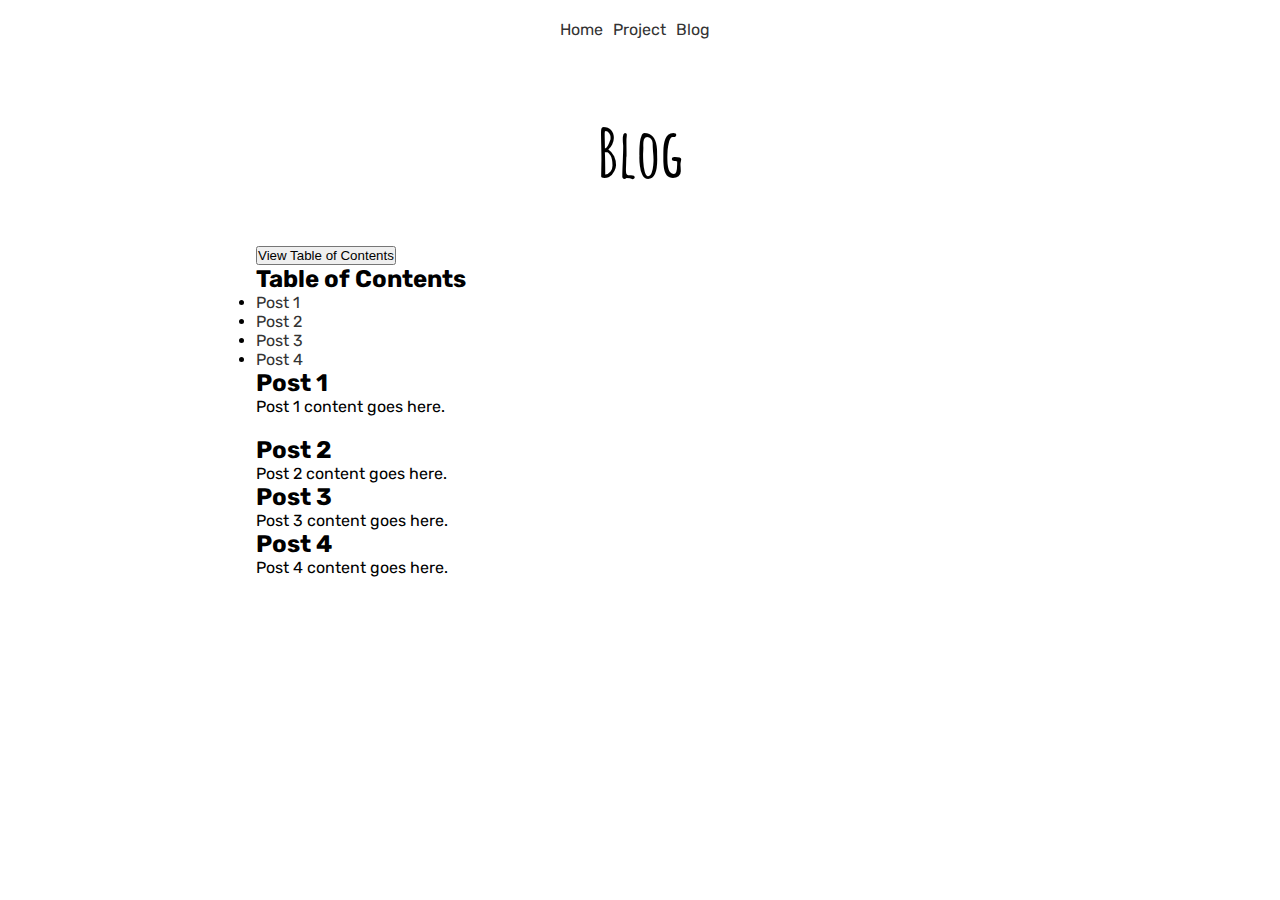
==== blog.html @ 42275d5a "Information added" ====
<!DOCTYPE html>
<html lang="eng">
<head>
  <meta charset="UTF-8">
  <meta name="viewport" content="width=device-width, initial-scale=1.0">
  <title>Blog</title>
  <link rel="stylesheet" href="styles.css">
  <link rel="preconnect" href="https://fonts.googleapis.com">
  <link rel="preconnect" href="https://fonts.gstatic.com" crossorigin>
  <link href="https://fonts.googleapis.com/css2?family=Rubik&display=swap" rel="stylesheet">
  <link href="https://fonts.googleapis.com/css2?family=Amatic+SC&family=Rubik&display=swap" rel="stylesheet">
  <link href="https://fonts.google.com/specimen/Mohave?subset=latin&noto.script=Latn" rel="stylesheet">
</head>
<body>
  <header>
    <nav>
      <ul>
        <li><a href="index.html">Home</a></li>
        <li><a href="#project">Project</a></li>
        <li><a href="#blog">Blog</a></li>
      </ul>
    </nav>
  </header>
  <main>
    <h1>Blog</h1>
    <button onclick="window.location.href='#table-of-contents'">View Table of Contents</button>
    <section id="table-of-contents">
      <h2>Table of Contents</h2>
      <ul>
        <li><a href="#post1">Post 1</a></li>
        <li><a href="#post2">Post 2</a></li>
        <li><a href="#post3">Post 3</a></li>
        <li><a href="#post4">Post 4</a></li>
      </ul>
    </section>
    <section id="post1">
      <h2>Post 1</h2>
      <p>
        Post 1 content goes here.
      </p>
    </section>
    <section id="post2">
      <h2>Post 2</h2>
      <p>
        Post 2 content goes here.
      </p>
    </section>
    <section id="post3">
      <h2>Post 3</h2>
      <p>
        Post 3 content goes here.
      </p>
    </section>
    <section id="post4">
      <h2>Post 4</h2>
      <p>
        Post 4 content goes here.
      </p>
    </section>
  </main>
  <script src="scripts.js"></script>
</body>
</html>
---- styles.css ----
* {
  box-sizing: border-box;
  margin: 0;
  padding: 0;
}

body {
  font-family: 'Rubik', sans-serif;
  text-align:justify
}

header {
  padding: 20px;
}

nav {
  text-align: center;
}

nav ul {
  display: inline-flex;
  list-style-type: none;
}

nav li {
  margin-right: 10px;
}

nav a {
  text-decoration: none;
  color: #333;
}

h1 { 
  text-align: center;
  margin-top: 50px;
  margin-bottom: 50px;
  font-size: 68px;
  font-family: 'Amatic SC', cursive;
}

h3 {
  margin-top: 50px;
  font-size: 24px;
  margin-bottom: 10px;
  line-height: 160%;
}

main {
  margin: 0 20%;
}

.collapsible {
  cursor: pointer;
  display: block;
  background-color: #ffffff;
  padding: 0px 0px;
  width: 100%;
  border: none;
  text-align: left;
  outline: none;
  font-size: 16px;
  margin-top: 4px;
  font-weight:bold;
  
}

.collapsible:after {
  content: '\002B';
  color: #000000;
  font-weight: bold;
  float: right;
  margin-right: 12px;
}

.collapsible:hover {
  color: #ffdc72;
}

.collapsible.active:after {
  content: "\2212";
}

.collapsible-content {
  padding: 0px 0px;
  max-height: 0;
  text-align:justify;
  overflow: hidden;
  transition: max-height 0.2s ease-out;
  background-color: #ffffff;
  color:#616161;
  font-weight:30;
  font-size: 14px;
  margin-top: 4px;
  margin-bottom: 12px;
}



p.exp-period { 
  font-size: 12px;
  color: gray
}

.collapsible-content img {
  width: 100%;
  height: auto;
}

.row {
  display: flex;
  overflow-x: auto;
  white-space: nowrap;
}

.column {
  flex: 50%;
  padding-right: 20px;
  text-align:left;
  flex: 0 0 36%; /* 박스의 너비를 고정하기 위해 flex-basis 값을 설정해줍니다. */
  
}

.column ul {
  list-style-type: none;
}

.column li {
  margin-bottom: 10px;
}

a {
  color: #333;
  text-decoration: none;
}

a:hover {
  color: #555;
  text-decoration: underline;
}

.post-box {
  background-color: rgba(255, 255, 255, 0.7);
  padding: 15px;
  box-shadow: 0px 4px 6px rgba(0, 0, 0, 0.1);
  margin-bottom: 10px;
  border-radius: 8px;
  display: inline-block;
  white-space: normal;
  transition: transform 0.3s ease;

}
.post-box:hover {
  transform: translateY(-10px);
}

h4.box-title {
  color: grey;
  font-family: Mohave, regular;
  font-size: 12px;
  margin-bottom: 4px;
}

.scroll-row {
  display: flex;
  overflow-x: auto;
  gap: 20px;
  width: 100%;
  scrollbar-width: thin;
}

.collapsible-date {
  display: block;
  color: #888;
  font-size: 14px;
  margin-top: 0px;
}


body {
  /* 기존 스타일 코드들은 그대로 유지하고 아래 한 줄을 추가하세요 */
  padding-bottom: 50px; /* 원하는 여유 공간 크기로 조절하세요 */
}


/*blog*/

#post1 {
  margin-bottom: 20px;
}
.toc-toggle:before {
  content: "+";
  display: block;
  font-size: 1.5rem;
  text-align: center;
  border: 2px solid black;
  border-radius: 50%;
  width: 1.5rem;
  height: 1.5rem;
  margin: 0 auto;
}
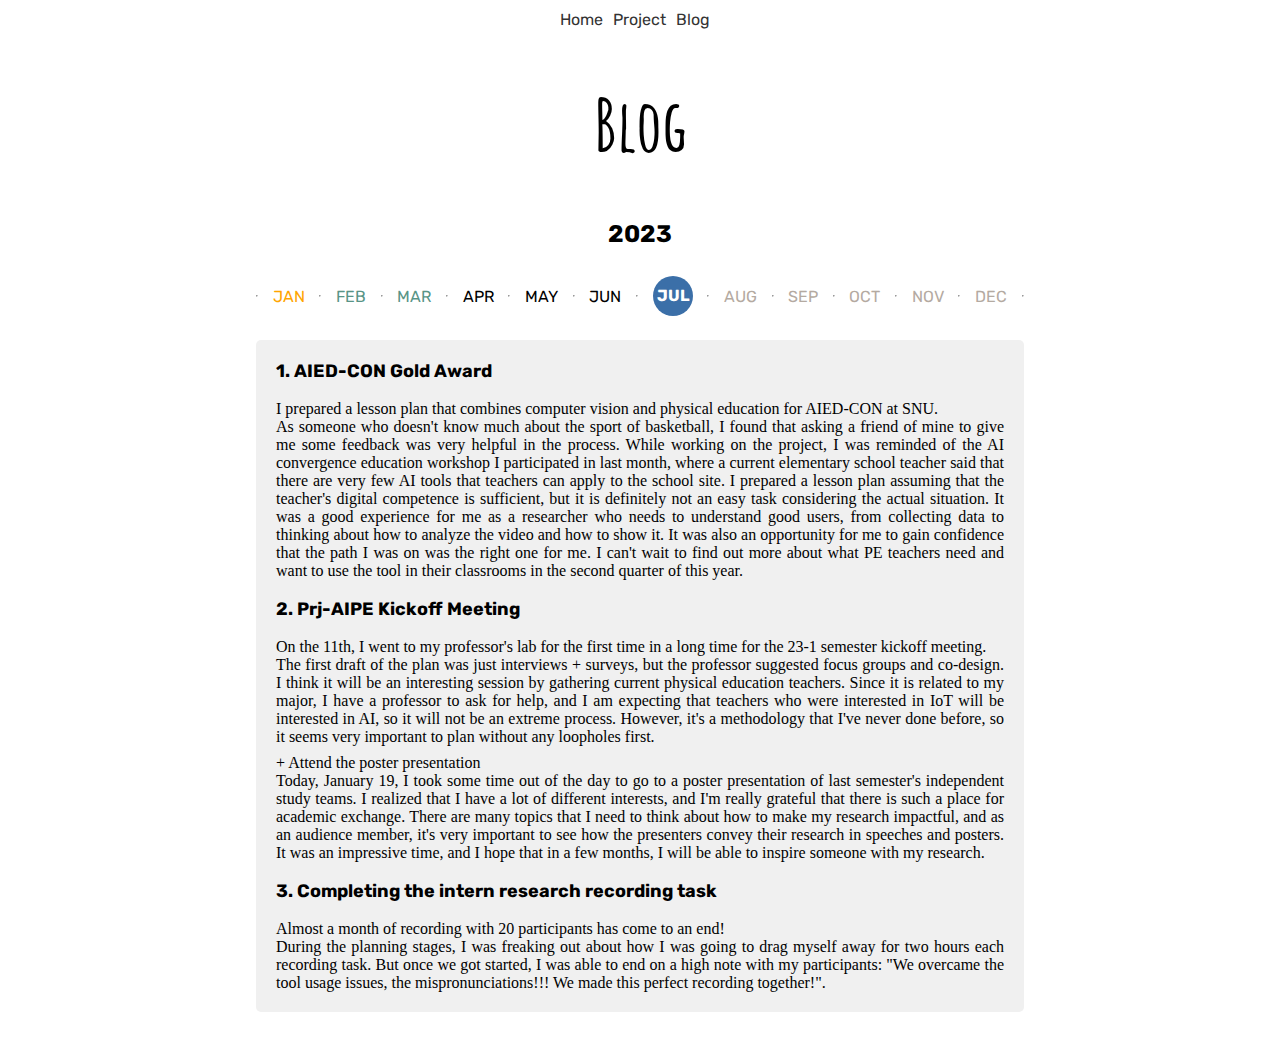
==== commit 194d3570: "modify the projects section and blog main page" ====
--- a/blog.html
+++ b/blog.html
@@ -10,6 +10,45 @@
   <link href="https://fonts.googleapis.com/css2?family=Rubik&display=swap" rel="stylesheet">
   <link href="https://fonts.googleapis.com/css2?family=Amatic+SC&family=Rubik&display=swap" rel="stylesheet">
   <link href="https://fonts.google.com/specimen/Mohave?subset=latin&noto.script=Latn" rel="stylesheet">
+  <link href="https://fonts.google.com/specimen/Zen+Kaku+Gothic+New?category=Serif,Sans+Serif&subset=latin&noto.script=Latn" rel="stylesheet">
+  <style>
+    .months-container {
+      display: flex;
+      justify-content: space-between;
+      align-items: center;
+      width: 100%;
+    }
+  
+    .highlight-month {
+      color: #ffffff;
+      font-weight: bold;
+    }
+  
+    .future-month {
+      color: #b4aaa1;
+    }
+  
+    .content-available {
+      color: rgb(88, 148, 134);
+    }
+
+    .month-content { 
+      display: none;
+      margin-top: 24px;
+      margin-left: 0%;
+      margin-right: 0%;
+      background-color: #f0f0f0; /* 회색으로 배경색 설정 */
+      padding: 20px; /* 내용 주변에 여백 추가 */
+      border-radius: 5px; /* 모서리를 둥글게 처리 */
+    }
+    .selected-month {
+      color: orange; /* 주황색으로 텍스트 색 설정 */
+      transition: color 0.3s ease-in-out; /* 텍스트 색상 변경 애니메이션 추가 */
+    }
+  </style>
+  
+  
+
 </head>
 <body>
   <header>
@@ -23,41 +62,136 @@
   </header>
   <main>
     <h1>Blog</h1>
-    <button onclick="window.location.href='#table-of-contents'">View Table of Contents</button>
-    <section id="table-of-contents">
-      <h2>Table of Contents</h2>
-      <ul>
-        <li><a href="#post1">Post 1</a></li>
-        <li><a href="#post2">Post 2</a></li>
-        <li><a href="#post3">Post 3</a></li>
-        <li><a href="#post4">Post 4</a></li>
-      </ul>
-    </section>
-    <section id="post1">
-      <h2>Post 1</h2>
-      <p>
-        Post 1 content goes here.
+    <div class="ellipse-container">
+      <div class="ellipse">
+        <div class="post-title">
+          <h2 style="margin-bottom: 28px; text-align: center;">2023</h2>
+        </div>
+      </div>
+    </div>
+    <div class="months-container">
+      <hr>
+      <span id="month-1">JAN</span>
+      <hr>
+      <span id="month-2">FEB</span>
+      <hr>
+      <span id="month-3">MAR</span>
+      <hr>
+      <span id="month-4">APR</span>
+      <hr>
+      <span id="month-5">MAY</span>
+      <hr>
+      <span id="month-6">JUN</span>
+      <hr>
+      <span id="month-7">JUL</span>
+      <hr>
+      <span id="month-8">AUG</span>
+      <hr>
+      <span id="month-9">SEP</span>
+      <hr>
+      <span id="month-10">OCT</span>
+      <hr>
+      <span id="month-11">NOV</span>
+      <hr>
+      <span id="month-12">DEC</span>
+      <hr>
+    </div>
+    <div id="content-1" class="month-content" style="display:none;">
+      <p style="margin-bottom: 18px; font-weight: bolder; font-size: 18px;">1. AIED-CON Gold Award</p>
+      <p style="font-family: 'Kaku';">I prepared a lesson plan that combines computer vision and physical education for AIED-CON at SNU.
+      <br>As someone who doesn't know much about the sport of basketball, I found that asking a friend of mine to give me some feedback was very helpful in the process. 
+      While working on the project, I was reminded of the AI convergence education workshop I participated in last month, where a current elementary school teacher said that there are very few AI tools that teachers can apply to the school site. I prepared a lesson plan assuming that the teacher's digital competence is sufficient, but it is definitely not an easy task considering the actual situation. It was a good experience for me as a researcher who needs to understand good users, from collecting data to thinking about how to analyze the video and how to show it. It was also an opportunity for me to gain confidence that the path I was on was the right one for me.
+      I can't wait to find out more about what PE teachers need and want to use the tool in their classrooms in the second quarter of this year. </p>
+        
+      <p style="margin-bottom: 18px; margin-top: 18px; font-weight: bolder; font-size: 18px;"> 2. Prj-AIPE Kickoff Meeting </p>
+      <p style="font-family: 'Kaku';">On the 11th, I went to my professor's lab for the first time in a long time for the 23-1 semester kickoff meeting.
+      <br>The first draft of the plan was just interviews + surveys, but the professor suggested focus groups and co-design. I think it will be an interesting session by gathering current physical education teachers. Since it is related to my major, I have a professor to ask for help, and I am expecting that teachers who were interested in IoT will be interested in AI, so it will not be an extreme process. However, it's a methodology that I've never done before, so it seems very important to plan without any loopholes first. 
       </p>
-    </section>
-    <section id="post2">
-      <h2>Post 2</h2>
-      <p>
-        Post 2 content goes here.
+      <p style="font-family: 'Kaku'; margin-top: 8px;">+ Attend the poster presentation<br>Today, January 19, I took some time out of the day to go to a poster presentation of last semester's independent study teams. I realized that I have a lot of different interests, and I'm really grateful that there is such a place for academic exchange. There are many topics that I need to think about how to make my research impactful, and as an audience member, it's very important to see how the presenters convey their research in speeches and posters. It was an impressive time, and I hope that in a few months, I will be able to inspire someone with my research.    
+      </p>  
+
+      <p style="margin-bottom: 18px; margin-top: 18px;  font-weight: bolder; font-size: 18px;">  3. Completing the intern research recording task</p>
+      <p style="font-family: 'Kaku';">Almost a month of recording with 20 participants has come to an end!
+      <br>During the planning stages, I was freaking out about how I was going to drag myself away for two hours each recording task. But once we got started, I was able to end on a high note with my participants: "We overcame the tool usage issues, the mispronunciations!!! We made this perfect recording together!". 
       </p>
-    </section>
-    <section id="post3">
-      <h2>Post 3</h2>
-      <p>
-        Post 3 content goes here.
-      </p>
-    </section>
-    <section id="post4">
-      <h2>Post 4</h2>
-      <p>
-        Post 4 content goes here.
-      </p>
-    </section>
-  </main>
-  <script src="scripts.js"></script>
-</body>
-</html>
+    </div>
+    
+    <div id="content-2" class="month-content" style="display:none;">
+      <p>2월에는 사랑과 우정을 기리는 발렌타인데이가 있습니다. 이 달에는 이벤트 기획, 선물 추천, 그리고 친구와 가족에게 보내는 감사한 마음을 표현하는 방법들에 대해 알아보았습니다.</p>
+    </div>
+    <div id="content-3" class="month-content" style="display:none;">
+      <p>3월에는 봄이 시작되어 따뜻한 날씨가 찾아옵니다. 이번 달에는 봄철 건강 관리, 야외 활동 추천, 그리고 봄철에 즐길 수 있는 다양한 문화 행사들을 소개하였습니다.</p>
+    </div>
+    </main>
+    <script>
+      showContent(1);
+
+      // 1월의 월 요소에 'selected-month' 클래스를 추가
+      const janElement = document.getElementById('month-1');
+      if (janElement) {
+        janElement.classList.add('selected-month');
+      }
+
+
+      
+      const currentMonth = new Date().getMonth() + 1;
+
+      function hideAllContent() {
+        for (let i = 1; i <= 12; i++) {
+          const contentElement = document.getElementById(`content-${i}`);
+          if (contentElement) {
+            contentElement.style.display = 'none';
+          }
+        }
+      }
+
+      function showContent(month) {
+        hideAllContent();
+        const contentElement = document.getElementById(`content-${month}`);
+        if (contentElement) {
+          contentElement.style.display = 'block';
+        }
+
+        // 선택된 월에 클래스를 추가하고 이전 선택된 월에서 클래스를 제거
+        const prevSelectedMonth = document.querySelector('.selected-month');
+        if (prevSelectedMonth) {
+          prevSelectedMonth.classList.remove('selected-month');
+        }
+        const monthElement = document.getElementById(`month-${month}`);
+        if (monthElement) {
+          monthElement.classList.add('selected-month');
+        }
+      }
+
+      const availableContent = [1, 2, 3];
+
+      for (let i = 1; i <= 12; i++) {
+        const monthElement = document.getElementById(`month-${i}`);
+
+        if (monthElement) {
+          if (i === currentMonth) {
+            monthElement.classList.add('highlight-month');
+          } else if (i > currentMonth) {
+            monthElement.classList.add('future-month');
+          }
+
+          if (availableContent.includes(i)) {
+            monthElement.classList.add('content-available');
+            monthElement.addEventListener('click', (event) => {
+              event.stopPropagation();
+              showContent(i);
+            });
+          }
+        }
+      }
+
+      document.body.addEventListener('click', () => {
+        hideAllContent();
+      });
+
+    </script>
+
+    
+  </body>
+  </html>
+  
--- a/styles.css
+++ b/styles.css
@@ -10,7 +10,8 @@
 }
 
 header {
-  padding: 20px;
+  padding: 0px;
+  margin-top: 10px;
 }
 
 nav {
@@ -35,7 +36,7 @@
   text-align: center;
   margin-top: 50px;
   margin-bottom: 50px;
-  font-size: 68px;
+  font-size: 72px;
   font-family: 'Amatic SC', cursive;
 }
 
@@ -74,7 +75,7 @@
 }
 
 .collapsible:hover {
-  color: #ffdc72;
+  color: rgb(251, 158, 57);
 }
 
 .collapsible.active:after {
@@ -114,11 +115,13 @@
 }
 
 .column {
-  flex: 50%;
-  padding-right: 20px;
-  text-align:left;
-  flex: 0 0 36%; /* 박스의 너비를 고정하기 위해 flex-basis 값을 설정해줍니다. */
+  flex: 1;
+  max-width: 400px;
   
+  padding: 16px;
+  min-width: calc(100% / 4); /* 최소 너비를 페이지 너비의 1/4로 설정합니다. */
+  margin-bottom: -8px;
+  margin-right: 0px; /* 카드들 사이의 수직 간격을 추가합니다. */
 }
 
 .column ul {
@@ -130,26 +133,29 @@
 }
 
 a {
-  color: #333;
   text-decoration: none;
+  color: rgb(88, 148, 134);
+  transition: color 0.5s; /* 컬러 변화에 0.3초간의 transition 효과 적용 */
 }
 
 a:hover {
-  color: #555;
-  text-decoration: underline;
-}
+  color: rgb(251, 158, 57);
+}
+
 
 .post-box {
-  background-color: rgba(255, 255, 255, 0.7);
-  padding: 15px;
-  box-shadow: 0px 4px 6px rgba(0, 0, 0, 0.1);
+  /*background-color: rgba(255, 255, 255, 0.7);*/
+  padding: 0px;
+  /*box-shadow: 0px 4px 6px rgba(0, 0, 0, 0.1);*/
   margin-bottom: 10px;
   border-radius: 8px;
   display: inline-block;
   white-space: normal;
   transition: transform 0.3s ease;
-
-}
+  text-align: left;
+  height: 100%;
+}
+
 .post-box:hover {
   transform: translateY(-10px);
 }
@@ -161,12 +167,12 @@
   margin-bottom: 4px;
 }
 
+
 .scroll-row {
   display: flex;
-  overflow-x: auto;
-  gap: 20px;
-  width: 100%;
-  scrollbar-width: thin;
+  flex-wrap: wrap; /* 여러 줄에 걸쳐서 나타나도록 설정합니다. */
+  justify-content: center;
+  overflow-x: hidden;
 }
 
 .collapsible-date {
@@ -183,19 +189,243 @@
 }
 
 
+
 /*blog*/
-
-#post1 {
-  margin-bottom: 20px;
-}
-.toc-toggle:before {
-  content: "+";
+/* 포스트 페이지 */
+.post {
+  max-width: 800px;
+  margin: 0 auto;
+  padding: 50px;
+}
+
+.post img {
+  width: 100%;
+  margin-bottom: 30px;
+}
+
+.post h1 {
+  font-size: 36px;
+  margin-bottom: 30px;
+}
+
+.post p {
+  font-size: 18px;
+  line-height: 1.6;
+  margin-bottom: 30px;
+}
+
+.post a {
+  color: #2196F3;
+}
+
+.post a:hover {
+  text-decoration: underline;
+}
+
+
+
+/* 블로그 페이지 */
+.blog {
+  max-width: 800px;
+  margin: 0 auto;
+  padding: 50px;
+}
+
+.blog .toc {
+  position: fixed;
+  top: 50px;
+  right: 50px;
+  width: 50px;
+  height: 50px;
+  background-color: #2196F3;
+  border-radius: 50%;
+  color: #fff;
+  text-align: center;
+  line-height: 50px;
+  cursor: pointer;
+}
+
+.blog .toc:hover {
+  background-color: #0c7cd5;
+}
+
+.blog .toc i {
+  font-size: 24px;
+}
+
+.blog .toc.active + .toc-content {
   display: block;
+}
+
+.blog .toc-content {
+  display: none;
+  position: fixed;
+  top: 110px;
+  right: 50px;
+  width: 200px;
+  padding: 20px;
+  background-color: #fff;
+ /* /*box-shadow: 0 0 10px rgba(0, 0, 0, 0.3); */
+  z-index: 1;
+}
+
+.blog .toc-content ul {
+  list-style: none;
+  padding: 0;
+  margin: 0;
+}
+
+.blog .toc-content a {
+  display: block;
+  font-size: 16px;
+  margin-bottom: 10px;
+  color: rgb(88, 148, 134);
+}
+
+.blog .toc-content a:hover {
+  text-decoration: underline;
+}
+
+/*#table-of-contents {
+  text-align: center;
+  margin-bottom: 12px;
+}*/
+
+
+/*
+.post-title {
+  position:absolute;
+  display: inline-block;
+  width: 200px; /* 타원의 가로 크기 */
+  height: 100px; /* 타원의 세로 크기 */
+  /*background-color: rgba(255, 255, 255, 0.5); 
+  text-align: center;
+}
+
+.post-title h2 {
+  position: absolute;
+  top: 50%;
+  left: 50%;
+  transform: translate(-50%, -50%);
+  margin: 0;
+  padding: 0;
+  font-size: 1.5rem; 
+  font-weight: bold;
+  color: #333; 
+}
+
+.ellipse {
+  background-color: rgba(242, 182, 182, 0.3);
+  padding: 10px;
+  border-radius: 50%;
+  display: inline-block;
+  margin: 10px;
+  width: 150px;
+  height: 150px;
+
+  border-radius: 50%;
+  justify-content: center;
+  align-items: center;
+  position: relative;
+  transform: translateX(-50%);
+  transition: background-color 0.5s ease-in-out;
+}
+
+.ellipse:hover {
+  background-color: rgb(155, 197, 255);
+}
+
+.ellipse:hover::before {
+  content: attr(data-tooltip);
+  position: absolute;
+  top: -40px;
+  left: 50%;
+  transform: translateX(-50%);
+  
+  color: #FFFFFF;
+  padding: 5px;
+  border-radius: 5px;
+  font-size: 14px;
+  opacity: 0;
+  transition: opacity 0.5s ease-in-out;
+  white-space: nowrap;
+}
+
+.ellipse:hover::before::after {
+  content: "";
+  position: absolute;
+  top: 100%;
+  left: 50%;
+  margin-left: -5px;
+  border-width: 5px;
+  border-style: solid;
+  border-color: #000000 transparent transparent transparent;
+}
+
+.ellipse:hover::before {
+  opacity: 1;
+}
+
+.ellipse h3 {
   font-size: 1.5rem;
-  text-align: center;
-  border: 2px solid black;
+  margin: 0;
+  text-align: center;
+}
+
+.tooltip {
+  visibility: hidden;
+  width: 120px;
+  background-color: #ffffff;
+  
+  color: #000000;
+  text-align: center;
+  padding: 5px 0;
+  border-radius: 6px;
+  position: absolute;
+  z-index: 1;
+  bottom: -80%;
+  left: 50%;
+  margin-left: -50%;
+  opacity: 0;
+  transition: opacity 0.3s;
+}
+
+.ellipse:hover .tooltip {
+  visibility: visible;
+  opacity: 1;
+}*/
+
+#post1 h1 {
+  position: absolute;
+  left: 50%;
+  transform: translateX(-50%);
+  margin-top: 10%;
+}
+
+
+
+.month {
+  width: calc(100% / 12);
+  text-align: center;
+  padding: 20px;
+  border-right: 1px solid black;
+  box-sizing: border-box;
+
+
+  display: flex;
+  flex-wrap: wrap;
+  justify-content: center;
+
+}
+
+.highlight-month {
+  background-color: #3b6fa8;
+  height: 40px;
+  width: 40px;
   border-radius: 50%;
-  width: 1.5rem;
-  height: 1.5rem;
-  margin: 0 auto;
-}
+  padding: 10px 4px;
+  color: #ffffff;
+  font-weight: bold;
+}
+
+
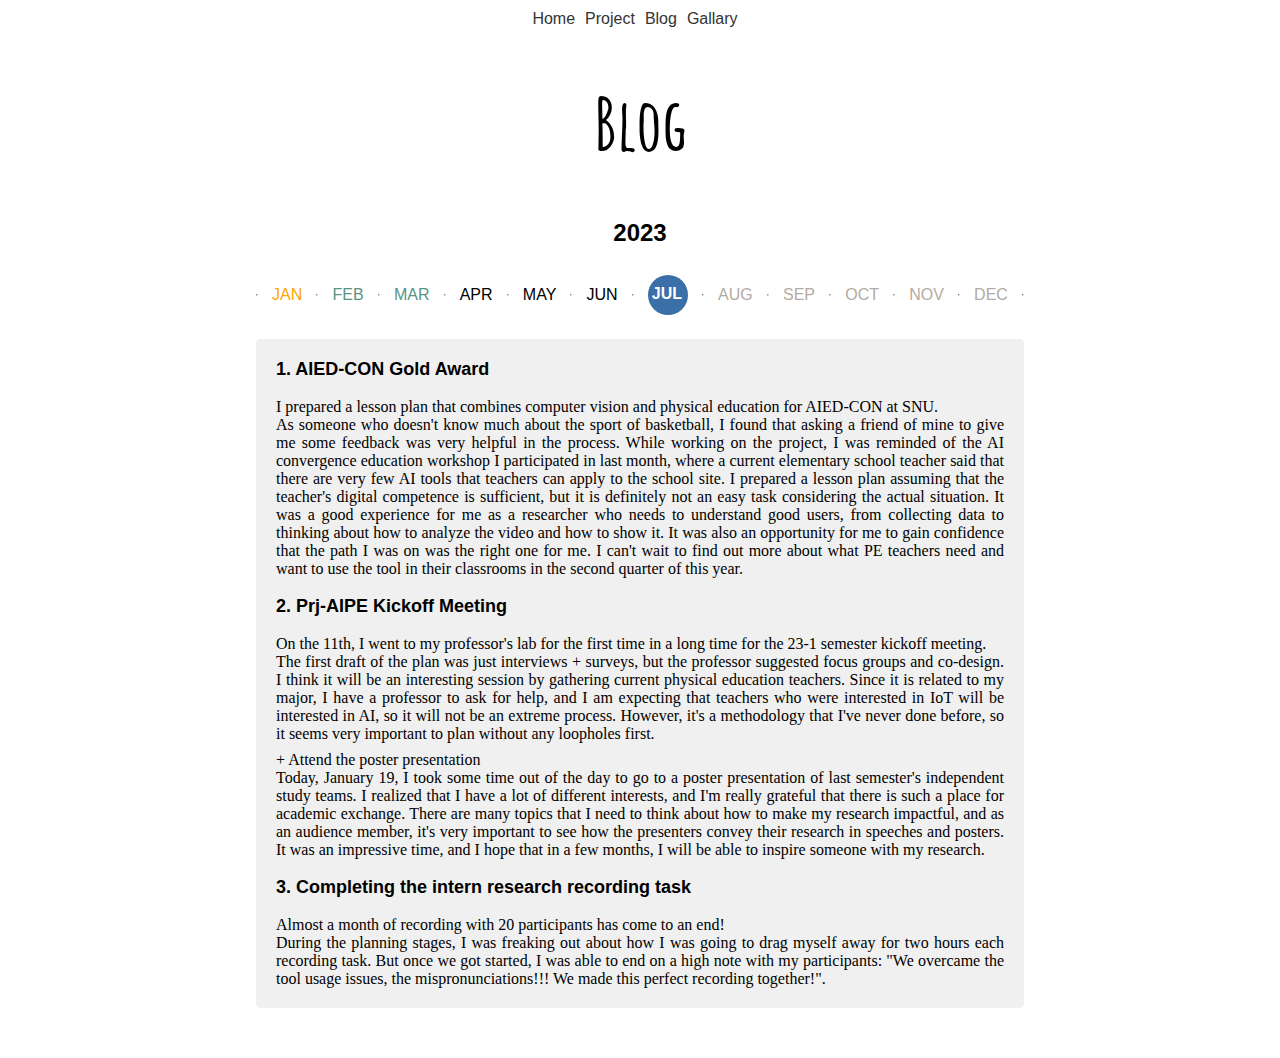
==== commit 7616e97e: "update" ====
--- a/blog.html
+++ b/blog.html
@@ -56,7 +56,8 @@
       <ul>
         <li><a href="index.html">Home</a></li>
         <li><a href="#project">Project</a></li>
-        <li><a href="#blog">Blog</a></li>
+        <li><a href="blog.html">Blog</a></li>
+        <li><a href="gallary.html">Gallary</a></li>
       </ul>
     </nav>
   </header>
--- a/styles.css
+++ b/styles.css
@@ -429,3 +429,93 @@
 }
 
 
+/*gallary*/
+* {
+  margin: 0;
+  padding: 0;
+  box-sizing: border-box;
+}
+
+body {
+  font-family: Arial, sans-serif;
+}
+
+.gallery {
+  display: grid;
+  grid-template-columns: repeat(4, 1fr);
+  gap: 10px 10px; /* 좌우 여백 10px, 상하 여백 10px */
+}
+
+
+.image-container {
+  position: relative;
+  display: flex;
+  flex-direction: column;
+  align-items: center;
+}
+
+
+.gallery img {
+  width: 100%;
+  min-width: 100px;
+  max-width: 500px;
+  min-height: 100px;
+  max-height: 500px;
+  object-fit: cover;
+  cursor: pointer;
+}
+
+.caption {
+  color: black;
+  padding: 5px 10px;
+  font-size: 14px;
+  width: 100%;
+  box-sizing: border-box;
+  overflow: hidden;
+  white-space: nowrap;
+  text-overflow: ellipsis;
+}
+
+
+
+
+.modal {
+  display: none;
+  position: fixed;
+  top: 0;
+  left: 0;
+  z-index: 999;
+  width: 100%;
+  height: 100%;
+  background-color: rgba(0, 0, 0, 0.9);
+  overflow: auto;
+}
+
+.modal-content {
+  position: relative;
+  margin: 10% auto;
+  padding: 20px;
+  width: 80%;
+  max-width: 1000px;
+}
+
+.modal-close {
+  position: absolute;
+  top: 10px;
+  right: 10px;
+  font-size: 30px;
+  color: white;
+  cursor: pointer;
+}
+
+.modal-img {
+  display: block;
+  max-width: 100%;
+  margin: 0 auto;
+}
+
+.modal-caption {
+  color: white;
+  margin-top: 10px;
+  text-align: center;
+}
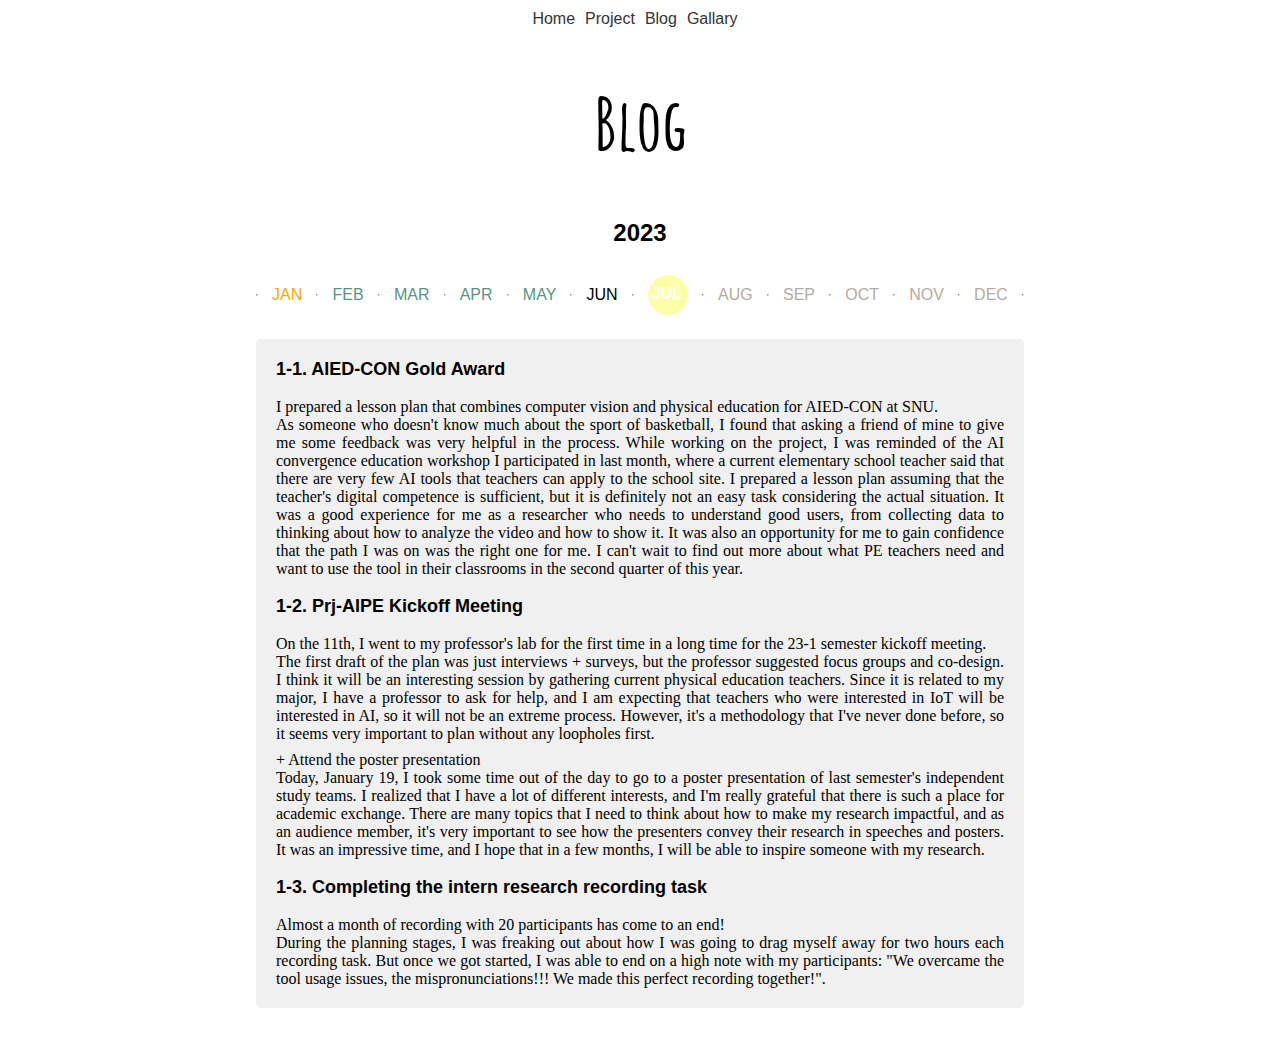
==== commit 9f02658d: "blog update" ====
--- a/blog.html
+++ b/blog.html
@@ -46,8 +46,6 @@
       transition: color 0.3s ease-in-out; /* 텍스트 색상 변경 애니메이션 추가 */
     }
   </style>
-  
-  
 
 </head>
 <body>
@@ -98,30 +96,54 @@
       <hr>
     </div>
     <div id="content-1" class="month-content" style="display:none;">
-      <p style="margin-bottom: 18px; font-weight: bolder; font-size: 18px;">1. AIED-CON Gold Award</p>
+      <p style="margin-bottom: 18px; font-weight: bolder; font-size: 18px;">1-1. AIED-CON Gold Award</p>
       <p style="font-family: 'Kaku';">I prepared a lesson plan that combines computer vision and physical education for AIED-CON at SNU.
       <br>As someone who doesn't know much about the sport of basketball, I found that asking a friend of mine to give me some feedback was very helpful in the process. 
       While working on the project, I was reminded of the AI convergence education workshop I participated in last month, where a current elementary school teacher said that there are very few AI tools that teachers can apply to the school site. I prepared a lesson plan assuming that the teacher's digital competence is sufficient, but it is definitely not an easy task considering the actual situation. It was a good experience for me as a researcher who needs to understand good users, from collecting data to thinking about how to analyze the video and how to show it. It was also an opportunity for me to gain confidence that the path I was on was the right one for me.
       I can't wait to find out more about what PE teachers need and want to use the tool in their classrooms in the second quarter of this year. </p>
         
-      <p style="margin-bottom: 18px; margin-top: 18px; font-weight: bolder; font-size: 18px;"> 2. Prj-AIPE Kickoff Meeting </p>
+      <p style="margin-bottom: 18px; margin-top: 18px; font-weight: bolder; font-size: 18px;"> 1-2. Prj-AIPE Kickoff Meeting </p>
       <p style="font-family: 'Kaku';">On the 11th, I went to my professor's lab for the first time in a long time for the 23-1 semester kickoff meeting.
       <br>The first draft of the plan was just interviews + surveys, but the professor suggested focus groups and co-design. I think it will be an interesting session by gathering current physical education teachers. Since it is related to my major, I have a professor to ask for help, and I am expecting that teachers who were interested in IoT will be interested in AI, so it will not be an extreme process. However, it's a methodology that I've never done before, so it seems very important to plan without any loopholes first. 
       </p>
       <p style="font-family: 'Kaku'; margin-top: 8px;">+ Attend the poster presentation<br>Today, January 19, I took some time out of the day to go to a poster presentation of last semester's independent study teams. I realized that I have a lot of different interests, and I'm really grateful that there is such a place for academic exchange. There are many topics that I need to think about how to make my research impactful, and as an audience member, it's very important to see how the presenters convey their research in speeches and posters. It was an impressive time, and I hope that in a few months, I will be able to inspire someone with my research.    
       </p>  
 
-      <p style="margin-bottom: 18px; margin-top: 18px;  font-weight: bolder; font-size: 18px;">  3. Completing the intern research recording task</p>
+      <p style="margin-bottom: 18px; margin-top: 18px;  font-weight: bolder; font-size: 18px;">  1-3. Completing the intern research recording task</p>
       <p style="font-family: 'Kaku';">Almost a month of recording with 20 participants has come to an end!
       <br>During the planning stages, I was freaking out about how I was going to drag myself away for two hours each recording task. But once we got started, I was able to end on a high note with my participants: "We overcame the tool usage issues, the mispronunciations!!! We made this perfect recording together!". 
       </p>
     </div>
     
     <div id="content-2" class="month-content" style="display:none;">
-      <p>2월에는 사랑과 우정을 기리는 발렌타인데이가 있습니다. 이 달에는 이벤트 기획, 선물 추천, 그리고 친구와 가족에게 보내는 감사한 마음을 표현하는 방법들에 대해 알아보았습니다.</p>
+      <p style="margin-bottom: 18px; font-weight: bolder; font-size: 18px;">2. Rrrrest</p>
+      <p> Means you know, vacation. Did the bare minimum required and workout. </p>
     </div>
     <div id="content-3" class="month-content" style="display:none;">
-      <p>3월에는 봄이 시작되어 따뜻한 날씨가 찾아옵니다. 이번 달에는 봄철 건강 관리, 야외 활동 추천, 그리고 봄철에 즐길 수 있는 다양한 문화 행사들을 소개하였습니다.</p>
+      <p style="margin-bottom: 18px; font-weight: bolder; font-size: 18px;">3-1. Submit IRB paperwork</p>
+      <p>I have completed and submitted my research protocol and informed consent form. I didn't realize there were so many documents to submit to the Seoul National University Research Ethics Committee... But it's a necessary process. </p>
+   
+      <p style="margin-bottom: 18px; font-weight: bolder; font-size: 18px;"><br>3-2. Prj-AIPE Co-design Workshop Pilot Study</p>
+      <p>On March 18, with the help of two of my classmates from the Department of Physical Education, I conducted a pilot study of the PRJ-AIPE co-design workshop! It was a valuable time for me to learn about the vague fears I had about this method and what I needed to do to find better. Thanks again to my two friends for their help. </p>
+    
+    </div>
+
+
+    <div id="content-4" class="month-content" style="display:none;">
+      <p style="margin-bottom: 18px; font-weight: bolder; font-size: 18px;">4-1. Prj-PAPSGAME Launching</p>
+      <p style="font-family: 'Kaku';">We have been selected to support the 2023 AI Convergence Education Student Research Long-term Project organized by the Department of AI Convergence Education at Seoul National University, and will start our new research on April 24th! The topic of the research is 
+        <b>"Research on developing healthcare AI applications based on K-12 PAPS(Physical Activity Promotion System) data"</b> </p>
+        
+      <p style="margin-bottom: 18px; margin-top: 18px; font-weight: bolder; font-size: 18px;"> 4-2. Written Exam of Life Sports Instructor Level 2(Bodybuilding) </p>
+      <p style="font-family: 'Kaku';">Although I study HCI, fitness and health are the most important things for everyone to live a better life! As a physical education student, I decided that I wanted to teach my favorite subject, weight training, properly. I want to create a service related to weight training in the near future, and I thought it would be helpful to have some expertise, so I took the exam. 
+      </p>
+
+      <p style="margin-bottom: 18px; margin-top: 18px;  font-weight: bolder; font-size: 18px;">  4-3. Midterm </p>
+      <p>I had midterms for Theory and Practice of Kinesiology, Language and Human Subjects, and I've been working on small and large assignments using p5JS. You can see these in the gallery! </p>
+    
+    </div>
+    <div id="content-5" class="month-content" style="display:none;">
+      <p></p>
     </div>
     </main>
     <script>
@@ -164,7 +186,7 @@
         }
       }
 
-      const availableContent = [1, 2, 3];
+      const availableContent = [1,2,3,4,5];
 
       for (let i = 1; i <= 12; i++) {
         const monthElement = document.getElementById(`month-${i}`);
--- a/styles.css
+++ b/styles.css
@@ -286,123 +286,12 @@
   text-decoration: underline;
 }
 
-/*#table-of-contents {
-  text-align: center;
-  margin-bottom: 12px;
-}*/
-
-
-/*
-.post-title {
-  position:absolute;
-  display: inline-block;
-  width: 200px; /* 타원의 가로 크기 */
-  height: 100px; /* 타원의 세로 크기 */
-  /*background-color: rgba(255, 255, 255, 0.5); 
-  text-align: center;
-}
-
-.post-title h2 {
-  position: absolute;
-  top: 50%;
-  left: 50%;
-  transform: translate(-50%, -50%);
-  margin: 0;
-  padding: 0;
-  font-size: 1.5rem; 
-  font-weight: bold;
-  color: #333; 
-}
-
-.ellipse {
-  background-color: rgba(242, 182, 182, 0.3);
-  padding: 10px;
-  border-radius: 50%;
-  display: inline-block;
-  margin: 10px;
-  width: 150px;
-  height: 150px;
-
-  border-radius: 50%;
-  justify-content: center;
-  align-items: center;
-  position: relative;
-  transform: translateX(-50%);
-  transition: background-color 0.5s ease-in-out;
-}
-
-.ellipse:hover {
-  background-color: rgb(155, 197, 255);
-}
-
-.ellipse:hover::before {
-  content: attr(data-tooltip);
-  position: absolute;
-  top: -40px;
-  left: 50%;
-  transform: translateX(-50%);
-  
-  color: #FFFFFF;
-  padding: 5px;
-  border-radius: 5px;
-  font-size: 14px;
-  opacity: 0;
-  transition: opacity 0.5s ease-in-out;
-  white-space: nowrap;
-}
-
-.ellipse:hover::before::after {
-  content: "";
-  position: absolute;
-  top: 100%;
-  left: 50%;
-  margin-left: -5px;
-  border-width: 5px;
-  border-style: solid;
-  border-color: #000000 transparent transparent transparent;
-}
-
-.ellipse:hover::before {
-  opacity: 1;
-}
-
-.ellipse h3 {
-  font-size: 1.5rem;
-  margin: 0;
-  text-align: center;
-}
-
-.tooltip {
-  visibility: hidden;
-  width: 120px;
-  background-color: #ffffff;
-  
-  color: #000000;
-  text-align: center;
-  padding: 5px 0;
-  border-radius: 6px;
-  position: absolute;
-  z-index: 1;
-  bottom: -80%;
-  left: 50%;
-  margin-left: -50%;
-  opacity: 0;
-  transition: opacity 0.3s;
-}
-
-.ellipse:hover .tooltip {
-  visibility: visible;
-  opacity: 1;
-}*/
-
 #post1 h1 {
   position: absolute;
   left: 50%;
   transform: translateX(-50%);
   margin-top: 10%;
 }
-
-
 
 .month {
   width: calc(100% / 12);
@@ -415,16 +304,15 @@
   display: flex;
   flex-wrap: wrap;
   justify-content: center;
-
 }
 
 .highlight-month {
-  background-color: #3b6fa8;
+  background-color: #fcffa7;
   height: 40px;
   width: 40px;
   border-radius: 50%;
   padding: 10px 4px;
-  color: #ffffff;
+  /*color: #ffffff;*/
   font-weight: bold;
 }
 
@@ -519,3 +407,18 @@
   margin-top: 10px;
   text-align: center;
 }
+
+/* Mobile styles */
+@media screen and (max-width: 767px) {
+  /* Add your mobile-specific styles here */
+}
+
+/* Tablet styles */
+@media screen and (min-width: 768px) and (max-width: 1023px) {
+  /* Add your tablet-specific styles here */
+}
+
+/* Desktop styles */
+@media screen and (min-width: 1024px) {
+  /* Add your desktop-specific styles here */
+}
